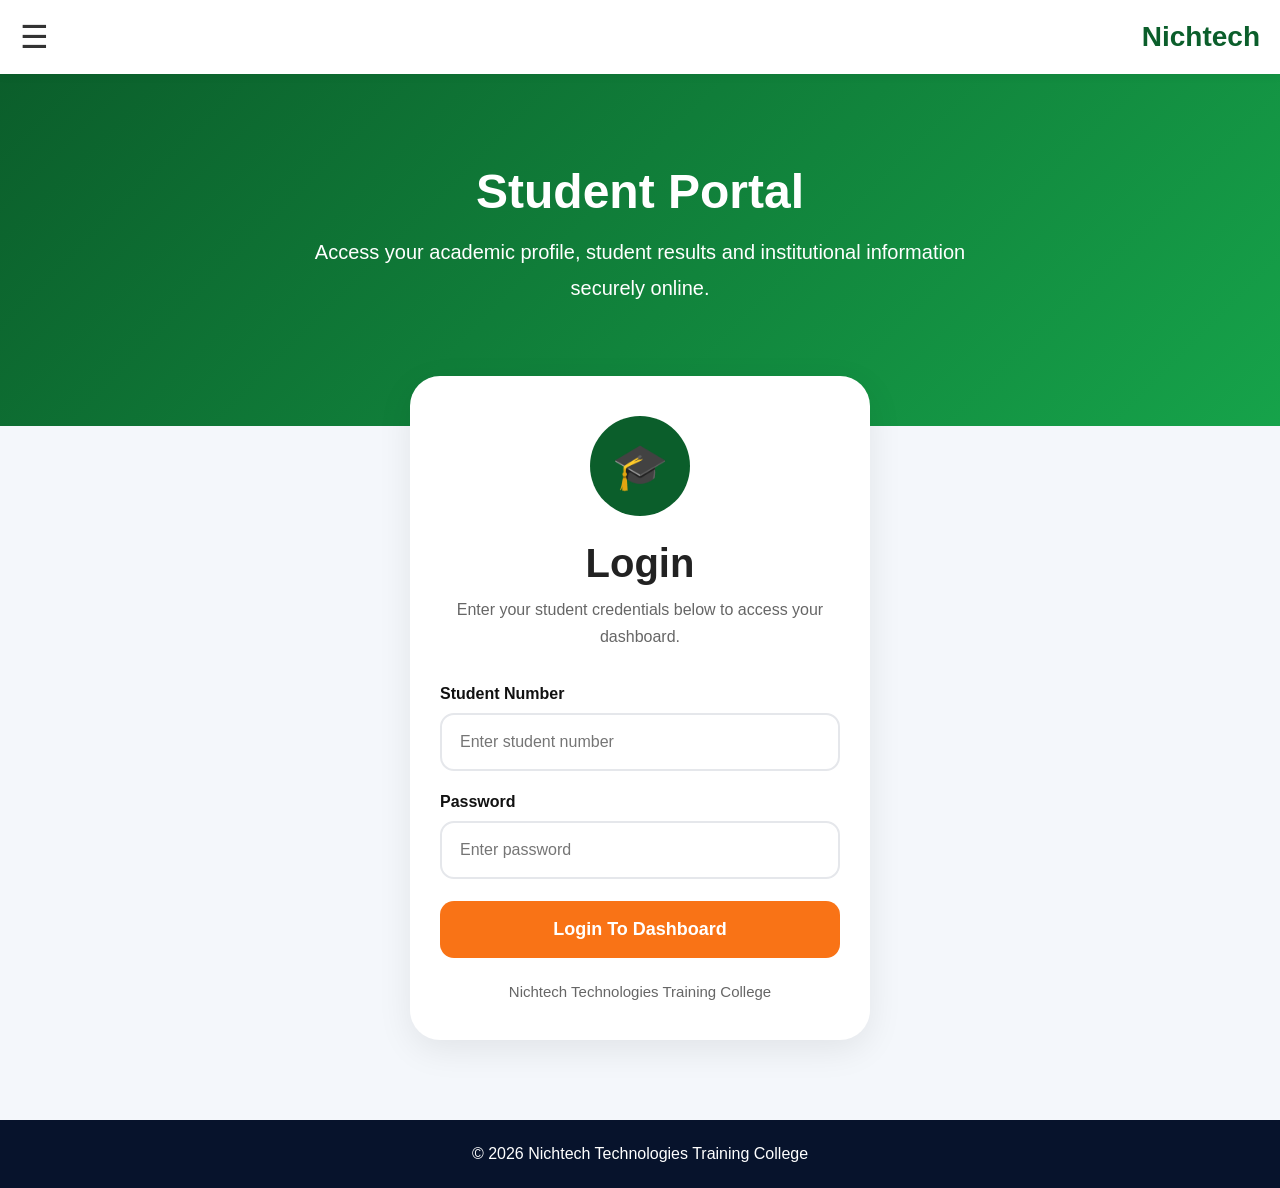
==== portal.html @ a133ba1e "portal.html" ====
<!DOCTYPE html>
<html lang="en">

<head>

<meta charset="UTF-8">
<meta name="viewport" content="width=device-width, initial-scale=1.0">

<title>Student Portal - Nichtech</title>

<link rel="stylesheet" href="css/style.css">

<style>

body{
  background:#f4f7fb;
  margin:0;
  font-family:Arial,sans-serif;
}

/* TOPBAR */

.topbar{
  background:white;
  padding:18px 20px;
  display:flex;
  justify-content:space-between;
  align-items:center;
  box-shadow:0 2px 10px rgba(0,0,0,0.05);
}

.topbar h2{
  color:#0b5e2b;
  margin:0;
  font-size:28px;
}

.menu-icon{
  font-size:32px;
  cursor:pointer;
}

/* MENU */

.menu{
  display:none;
  background:white;
  box-shadow:0 3px 10px rgba(0,0,0,0.08);
}

.menu a{
  display:block;
  padding:16px 20px;
  text-decoration:none;
  color:#222;
  border-bottom:1px solid #eee;
}

.menu a:hover{
  background:#f4f4f4;
}

.show{
  display:block;
}

/* HERO */

.portal-hero{
  background:linear-gradient(135deg,#0b5e2b,#16a34a);
  padding:90px 20px 120px;
  text-align:center;
  color:white;
}

.portal-hero h1{
  font-size:48px;
  margin-bottom:15px;
}

.portal-hero p{
  font-size:20px;
  line-height:1.8;
  max-width:700px;
  margin:auto;
}

/* LOGIN CARD */

.portal-wrapper{
  max-width:500px;
  margin:-70px auto 60px;
  padding:20px;
}

.portal-card{
  background:white;
  border-radius:30px;
  padding:40px 30px;
  box-shadow:0 10px 35px rgba(0,0,0,0.08);
}

.portal-icon{
  width:100px;
  height:100px;
  background:#0b5e2b;
  color:white;
  border-radius:50%;
  display:flex;
  justify-content:center;
  align-items:center;
  margin:auto auto 25px;
  font-size:45px;
}

.portal-card h2{
  text-align:center;
  font-size:40px;
  margin-bottom:10px;
}

.portal-subtitle{
  text-align:center;
  color:#666;
  line-height:1.7;
  margin-bottom:35px;
}

.input-group{
  margin-bottom:22px;
}

.input-group label{
  display:block;
  margin-bottom:10px;
  font-weight:bold;
  color:#111;
}

.input-group input{
  width:100%;
  padding:18px;
  border:2px solid #e5e7eb;
  border-radius:14px;
  font-size:16px;
  outline:none;
  box-sizing:border-box;
}

.input-group input:focus{
  border-color:#16a34a;
}

.login-btn{
  width:100%;
  padding:18px;
  border:none;
  border-radius:14px;
  background:#f97316;
  color:white;
  font-size:18px;
  font-weight:bold;
  cursor:pointer;
  transition:0.3s;
}

.login-btn:hover{
  background:#ea580c;
}

.portal-footer{
  text-align:center;
  margin-top:25px;
  color:#666;
  font-size:15px;
}

footer{
  background:#07132c;
  color:white;
  text-align:center;
  padding:25px;
  margin-top:40px;
}

/* MOBILE */

@media(max-width:768px){

  .portal-hero h1{
    font-size:38px;
  }

  .portal-card{
    padding:35px 22px;
  }

}

</style>

</head>

<body>

<!-- TOPBAR -->

<div class="topbar">

  <span class="menu-icon" onclick="toggleMenu()">☰</span>

  <h2>Nichtech</h2>

</div>

<!-- MENU -->

<div id="menu" class="menu">

  <a href="index.html">Home</a>

  <a href="about.html">About</a>

  <a href="courses.html">Courses</a>

  <a href="apply.html">Apply</a>

  <a href="gallery.html">Gallery</a>

  <a href="contact.html">Contact</a>

  <a href="portal.html">Student Portal</a>

</div>

<!-- HERO -->

<section class="portal-hero">

  <h1>Student Portal</h1>

  <p>

    Access your academic profile,
    student results and institutional information securely online.

  </p>

</section>

<!-- LOGIN CARD -->

<div class="portal-wrapper">

  <div class="portal-card">

    <div class="portal-icon">
      🎓
    </div>

    <h2>Login</h2>

    <p class="portal-subtitle">

      Enter your student credentials below
      to access your dashboard.

    </p>

    <form id="loginForm">

      <div class="input-group">

        <label>Student Number</label>

        <input
          type="text"
          id="studentId"
          placeholder="Enter student number"
          required>

      </div>

      <div class="input-group">

        <label>Password</label>

        <input
          type="password"
          id="password"
          placeholder="Enter password"
          required>

      </div>

      <button type="submit" class="login-btn">

        Login To Dashboard

      </button>

    </form>

    <div class="portal-footer">

      Nichtech Technologies Training College

    </div>

  </div>

</div>

<!-- FOOTER -->

<footer>

  © 2026 Nichtech Technologies Training College

</footer>

<!-- SCRIPT -->

<script>

function toggleMenu(){

  document.getElementById("menu")
  .classList.toggle("show");

}

/* LOGIN */

document
.getElementById("loginForm")
.addEventListener("submit", function(e){

  e.preventDefault();

  const studentNo =
    document.getElementById("studentId").value.trim();

  const password =
    document.getElementById("password").value.trim();

  if(studentNo === "" || password === ""){

    alert("Please enter student number and password");

    return;

  }

  const url =
  "https://script.google.com/macros/s/AKfycbygnG9wDI95JiZ1mK9XzENjm1_ptTQcuvQ6PUd9jUrG6QWID-cFqP-TEJ-yQel87YPxxg/exec"
  + "?studentNo=" + encodeURIComponent(studentNo)
  + "&password=" + encodeURIComponent(password);

  fetch(url)

  .then(response => response.json())

  .then(data => {

    if(data.status === "success"){

      localStorage.setItem(
        "studentData",
        JSON.stringify(data)
      );

      window.location.href =
        "dashboard.html";

    } else {

      alert("Invalid student number or password");

    }

  })

  .catch(error => {

    console.log(error);

    alert("Connection error");

  });

});

</script>

</body>
</html>
---- css/style.css ----
/* ===== GOOGLE FONT ===== */
@import url('https://fonts.googleapis.com/css2?family=Poppins:wght@300;400;500;600;700;800&display=swap');

/* ===== RESET ===== */
*{
  margin:0;
  padding:0;
  box-sizing:border-box;
}

html{
  scroll-behavior:smooth;
}

body{
  font-family:'Poppins', sans-serif;
  background:#f8fafc;
  color:#222;
}

/* ===== TOPBAR ===== */
.topbar{
  position:sticky;
  top:0;
  z-index:1000;

  display:flex;
  justify-content:space-between;
  align-items:center;

  padding:18px 24px;

  background:white;

  box-shadow:0 2px 20px rgba(0,0,0,0.05);
}

.topbar h2{
  color:#16a34a;
  font-size:24px;
  font-weight:700;
}

.menu-icon{
  font-size:28px;
  cursor:pointer;
  color:#333;
}

/* ===== MOBILE MENU ===== */
.menu{
  display:none;
  flex-direction:column;
  background:white;
  box-shadow:0 10px 25px rgba(0,0,0,0.08);
}

.menu.show{
  display:flex;
}

.menu a{
  text-decoration:none;
  color:#333;

  padding:16px 22px;

  border-bottom:1px solid #eee;

  font-weight:500;

  transition:0.3s;
}

.menu a:hover{
  background:#f3f4f6;
  color:#16a34a;
}

/* ===== HERO ===== */
.hero{
  position:relative;

  min-height:90vh;

  display:flex;
  justify-content:center;
  align-items:center;

  text-align:center;

  padding:40px 20px;

  background:
  linear-gradient(rgba(0,0,0,0.65),
  rgba(0,0,0,0.65)),
  url('../images/bg.jpg');

  background-size:cover;
  background-position:center;
}

.hero-content{
  max-width:750px;
  color:white;
}

.logo{
  width:120px;
  margin-bottom:25px;
}

.hero h1{
  font-size:42px;
  line-height:1.2;
  margin-bottom:20px;
  font-weight:800;
}

.hero p{
  font-size:18px;
  line-height:1.8;
  color:#e5e7eb;
  margin-bottom:35px;
}

.hero-buttons{
  display:flex;
  justify-content:center;
  gap:15px;
  flex-wrap:wrap;
}

/* ===== BUTTONS ===== */
.primary-btn,
.secondary-btn{
  display:inline-block;

  padding:15px 28px;

  border-radius:14px;

  text-decoration:none;

  font-weight:600;

  transition:0.3s;
}

.primary-btn{
  background:#f97316;
  color:white;

  box-shadow:0 10px 20px rgba(249,115,22,0.3);
}

.primary-btn:hover{
  background:#ea580c;
  transform:translateY(-2px);
}

.secondary-btn{
  background:white;
  color:#16a34a;
}

.secondary-btn:hover{
  background:#f3f4f6;
  transform:translateY(-2px);
}

/* ===== STATS ===== */
.stats{
  display:grid;
  grid-template-columns:repeat(2,1fr);

  gap:18px;

  padding:0 20px;

  margin-top:-70px;

  position:relative;
  z-index:10;
}

.stat-card{
  background:white;

  padding:30px 20px;

  border-radius:22px;

  text-align:center;

  box-shadow:0 15px 30px rgba(0,0,0,0.08);

  transition:0.3s;
}

.stat-card:hover{
  transform:translateY(-5px);
}

.stat-card h2{
  font-size:38px;
  color:#f97316;
  margin-bottom:10px;
}

.stat-card p{
  color:#666;
  font-weight:500;
}

/* ===== ABOUT ===== */
.about-home{
  text-align:center;

  padding:90px 25px 70px;
}

.section-tag{
  display:inline-block;

  background:#dcfce7;
  color:#16a34a;

  padding:10px 18px;

  border-radius:30px;

  font-size:14px;
  font-weight:600;

  margin-bottom:20px;
}

.about-home h2{
  font-size:38px;
  margin-bottom:20px;
}

.about-home p{
  max-width:750px;

  margin:auto;

  line-height:1.9;

  color:#555;

  font-size:17px;
}

/* ===== COURSES ===== */
.courses-preview{
  display:grid;

  gap:25px;

  padding:20px;
}

.course-preview-card{
  background:white;

  padding:35px 28px;

  border-radius:22px;

  box-shadow:0 10px 25px rgba(0,0,0,0.06);

  transition:0.3s;

  border-top:5px solid #16a34a;
}

.course-preview-card:hover{
  transform:translateY(-5px);
}

.course-icon{
  width:70px;
  height:70px;

  background:#16a34a;

  color:white;

  display:flex;
  align-items:center;
  justify-content:center;

  border-radius:18px;

  font-size:32px;

  margin-bottom:20px;
}

.course-preview-card h3{
  margin-bottom:15px;

  font-size:24px;

  color:#111827;
}

.course-preview-card p{
  color:#666;
  line-height:1.8;
}

/* ===== CTA ===== */
.cta-section{
  margin:70px 20px;

  background:
  linear-gradient(135deg,#16a34a,#f97316);

  color:white;

  padding:60px 30px;

  border-radius:30px;

  text-align:center;
}

.cta-section h2{
  font-size:38px;
  margin-bottom:20px;
}

.cta-section p{
  max-width:700px;

  margin:auto auto 30px;

  line-height:1.8;

  color:#f3f4f6;
}

/* ===== FACEBOOK ===== */
.facebook-section{
  background:white;

  padding:80px 20px;

  text-align:center;
}

.facebook-section h2{
  font-size:36px;
  margin-bottom:15px;
}

.facebook-section p{
  color:#666;
  margin-bottom:30px;
}

.facebook-btn{
  display:inline-block;

  background:#1877f2;

  color:white;

  text-decoration:none;

  padding:16px 30px;

  border-radius:14px;

  font-weight:600;

  transition:0.3s;
}

.facebook-btn:hover{
  background:#0f5fd3;
}

/* ===== FOOTER ===== */
footer{
  background:#111827;

  color:#d1d5db;

  padding:50px 20px;

  text-align:center;
}

.footer-content{
  max-width:700px;
  margin:auto;
}

.footer-content h3{
  margin-bottom:15px;
  font-size:28px;
  color:white;
}

.footer-content p{
  line-height:1.8;
}

.footer-links{
  margin:30px 0;

  display:flex;
  justify-content:center;
  gap:20px;
  flex-wrap:wrap;
}

.footer-links a{
  text-decoration:none;
  color:#d1d5db;
  transition:0.3s;
}

.footer-links a:hover{
  color:#f97316;
}

.copyright{
  margin-top:25px;
  color:#9ca3af;
}

/* ===== WHATSAPP ===== */
.whatsapp-btn{
  position:fixed;

  bottom:20px;
  right:20px;

  width:65px;
  height:65px;

  background:#25D366;
  color:white;

  display:flex;
  justify-content:center;
  align-items:center;

  border-radius:50%;

  font-size:28px;

  text-decoration:none;

  box-shadow:0 10px 25px rgba(0,0,0,0.25);

  z-index:999;
}

/* ===== DESKTOP ===== */
@media(min-width:768px){

  .hero h1{
    font-size:64px;
  }

  .stats{
    max-width:1200px;
    margin-left:auto;
    margin-right:auto;

    grid-template-columns:repeat(4,1fr);
  }

  .courses-preview{
    max-width:1200px;
    margin:auto;

    grid-template-columns:repeat(3,1fr);
  }
}
/* ===== INNER PAGES FIX ===== */

.card,
.contact-card,
.login-card,
.dashboard-card{

  max-width:900px;

  margin:40px auto;

  background:white;

  padding:35px 25px;

  border-radius:22px;

  box-shadow:0 10px 25px rgba(0,0,0,0.06);

}

/* HEADINGS */
.card h1,
.card h2,
.contact-card h1,
.login-card h1{
  font-size:42px;
  margin-bottom:15px;
  line-height:1.2;
}

/* TEXT */
.card p,
.contact-card p,
.login-card p{
  color:#555;
  line-height:1.8;
}

/* COURSE BOX */
.course-box{
  background:#f9fafb;

  padding:25px;

  margin-top:20px;

  border-radius:18px;

  border-left:5px solid #16a34a;

  box-shadow:0 5px 15px rgba(0,0,0,0.04);
}

.course-box h3{
  font-size:28px;
  margin-bottom:10px;
}

.duration{
  color:#f97316;
  font-weight:700;
  margin-top:10px;
  display:block;
}

/* CONTACT ITEMS */
.contact-item{

  background:#f9fafb;

  padding:20px;

  border-radius:18px;

  margin-bottom:18px;

  border-left:5px solid #f97316;
}

.contact-item p{
  font-weight:700;
  margin-bottom:8px;
}

/* INPUTS */
.login-card input{

  width:100%;

  padding:16px;

  border-radius:14px;

  border:1px solid #ddd;

  margin-bottom:18px;

  font-size:16px;

  font-family:'Poppins',sans-serif;
}

/* LOGIN BUTTON */
.login-card .primary-btn{
  width:100%;
  text-align:center;
  border:none;
}

/* FOOTER SMALLER */
footer{
  padding:35px 20px;
}

/* MOBILE FIX */
@media(max-width:768px){

  .card h1,
  .card h2,
  .contact-card h1,
  .login-card h1{
    font-size:28px;
  }

  .course-box h3{
    font-size:22px;
  }

  .hero h1{
    font-size:38px;
  }

}
/* ===== GALLERY FIX ===== */

.gallery{
  display:grid;

  grid-template-columns:repeat(2,1fr);

  gap:15px;

  padding:25px;
}

.gallery img{

  width:100%;

  height:160px;

  object-fit:cover;

  border-radius:18px;

  box-shadow:0 8px 20px rgba(0,0,0,0.08);

  transition:0.3s;
}

.gallery img:hover{
  transform:scale(1.03);
}

/* ===== GALLERY PAGE CARD ===== */

.gallery-page{

  max-width:1100px;

  margin:40px auto;

  background:white;

  padding:30px 20px;

  border-radius:25px;

  box-shadow:0 10px 25px rgba(0,0,0,0.06);

}

/* ===== CONTACT PAGE FIX ===== */

.contact-card{

  max-width:900px;

  margin:40px auto;

  background:white;

  padding:35px 25px;

  border-radius:25px;

  box-shadow:0 10px 25px rgba(0,0,0,0.06);
}

.contact-card h1,
.contact-card h2{
  margin-bottom:15px;
}

.contact-card p{
  line-height:1.8;
}

/* CONTACT BOXES */
.contact-item{

  background:#f9fafb;

  padding:20px;

  border-radius:18px;

  margin-top:18px;

  border-left:5px solid #f97316;
}

.contact-item a{

  text-decoration:none;

  color:#16a34a;

  font-weight:600;
}

/* MOBILE */
@media(min-width:768px){

  .gallery{
    grid-template-columns:repeat(3,1fr);
  }

  .gallery img{
    height:220px;
  }

}
/* ===== CONTACT PAGE PROFESSIONAL FIX ===== */

.contact-card{

  max-width:900px;

  margin:50px auto;

  background:white;

  padding:40px 28px;

  border-radius:28px;

  box-shadow:0 10px 30px rgba(0,0,0,0.06);
}

/* TITLE */
.contact-card h1{

  font-size:42px;

  margin-bottom:15px;

  color:#111827;

  line-height:1.2;
}

/* SUBTITLE */
.contact-card .subtitle{

  color:#6b7280;

  font-size:18px;

  line-height:1.7;

  margin-bottom:30px;
}

/* CONTACT ITEMS */
.contact-item{

  background:#f9fafb;

  padding:22px;

  border-radius:20px;

  margin-bottom:18px;

  border-left:5px solid #f97316;

  transition:0.3s;
}

.contact-item:hover{
  transform:translateY(-3px);
}

/* LABEL */
.contact-item p{

  font-size:22px;

  font-weight:700;

  margin-bottom:12px;

  color:#111827;
}

/* TEXT */
.contact-item span{

  display:block;

  color:#4b5563;

  line-height:1.8;

  font-size:17px;
}

/* LINKS */
.contact-item a{

  display:block;

  margin-top:8px;

  text-decoration:none;

  color:#16a34a;

  font-size:18px;

  font-weight:600;
}

/* HOVER */
.contact-item a:hover{
  color:#f97316;
}

/* MOBILE */
@media(max-width:768px){

  .contact-card{
    padding:30px 22px;
  }

  .contact-card h1{
    font-size:32px;
  }

  .contact-item p{
    font-size:20px;
  }

  }
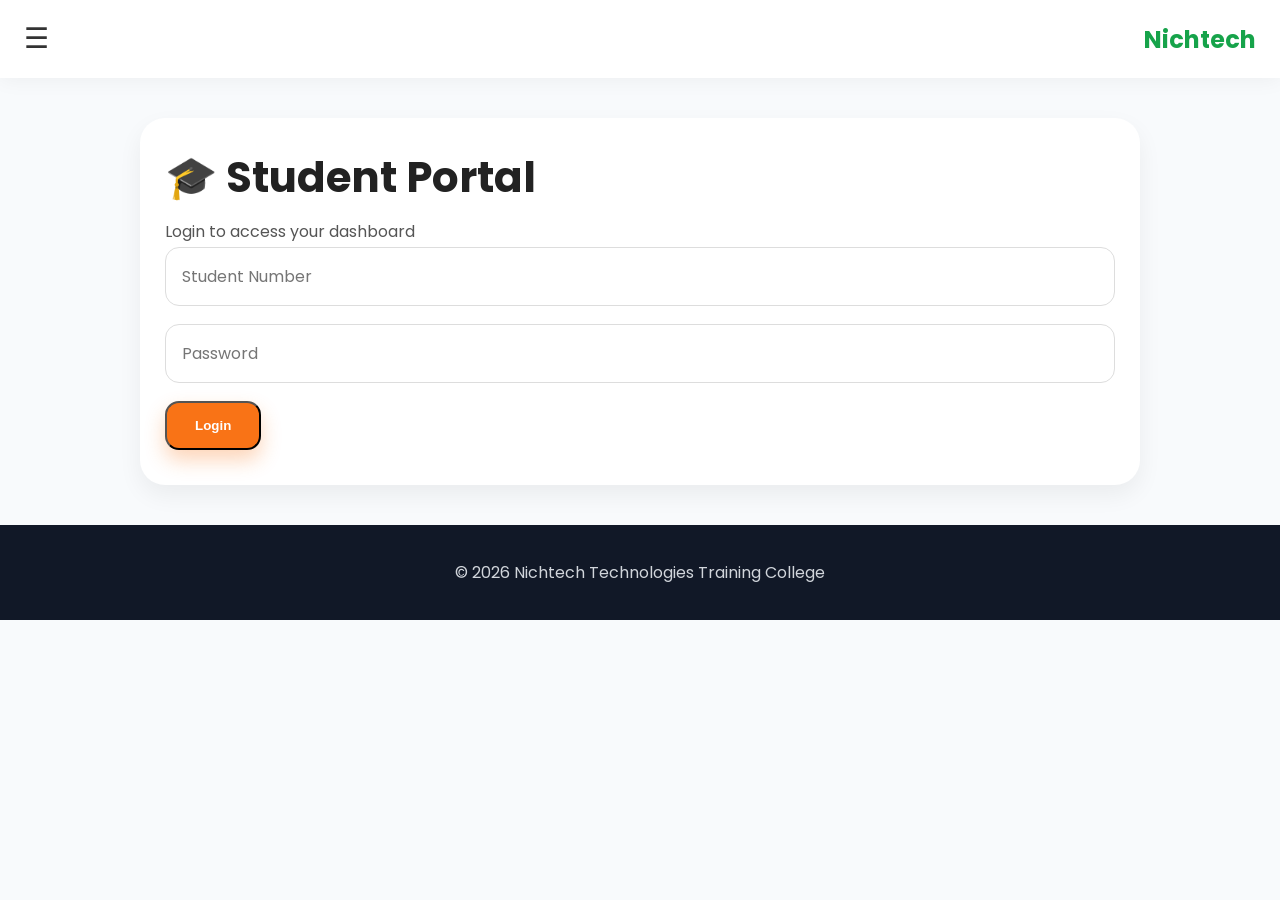
==== commit 82a23f78: "portal.html" ====
--- a/portal.html
+++ b/portal.html
@@ -1,397 +1,243 @@
 <!DOCTYPE html>
-<html lang="en">
-
+<html>
 <head>
-
-<meta charset="UTF-8">
-<meta name="viewport" content="width=device-width, initial-scale=1.0">
-
-<title>Student Portal - Nichtech</title>
-
-<link rel="stylesheet" href="css/style.css">
-
-<style>
-
-body{
-  background:#f4f7fb;
-  margin:0;
-  font-family:Arial,sans-serif;
-}
-
-/* TOPBAR */
-
-.topbar{
-  background:white;
-  padding:18px 20px;
-  display:flex;
-  justify-content:space-between;
-  align-items:center;
-  box-shadow:0 2px 10px rgba(0,0,0,0.05);
-}
-
-.topbar h2{
-  color:#0b5e2b;
-  margin:0;
-  font-size:28px;
-}
-
-.menu-icon{
-  font-size:32px;
-  cursor:pointer;
-}
-
-/* MENU */
-
-.menu{
-  display:none;
-  background:white;
-  box-shadow:0 3px 10px rgba(0,0,0,0.08);
-}
-
-.menu a{
-  display:block;
-  padding:16px 20px;
-  text-decoration:none;
-  color:#222;
-  border-bottom:1px solid #eee;
-}
-
-.menu a:hover{
-  background:#f4f4f4;
-}
-
-.show{
-  display:block;
-}
-
-/* HERO */
-
-.portal-hero{
-  background:linear-gradient(135deg,#0b5e2b,#16a34a);
-  padding:90px 20px 120px;
-  text-align:center;
-  color:white;
-}
-
-.portal-hero h1{
-  font-size:48px;
-  margin-bottom:15px;
-}
-
-.portal-hero p{
-  font-size:20px;
-  line-height:1.8;
-  max-width:700px;
-  margin:auto;
-}
-
-/* LOGIN CARD */
-
-.portal-wrapper{
-  max-width:500px;
-  margin:-70px auto 60px;
-  padding:20px;
-}
-
-.portal-card{
-  background:white;
-  border-radius:30px;
-  padding:40px 30px;
-  box-shadow:0 10px 35px rgba(0,0,0,0.08);
-}
-
-.portal-icon{
-  width:100px;
-  height:100px;
-  background:#0b5e2b;
-  color:white;
-  border-radius:50%;
-  display:flex;
-  justify-content:center;
-  align-items:center;
-  margin:auto auto 25px;
-  font-size:45px;
-}
-
-.portal-card h2{
-  text-align:center;
-  font-size:40px;
-  margin-bottom:10px;
-}
-
-.portal-subtitle{
-  text-align:center;
-  color:#666;
-  line-height:1.7;
-  margin-bottom:35px;
-}
-
-.input-group{
-  margin-bottom:22px;
-}
-
-.input-group label{
-  display:block;
-  margin-bottom:10px;
-  font-weight:bold;
-  color:#111;
-}
-
-.input-group input{
-  width:100%;
-  padding:18px;
-  border:2px solid #e5e7eb;
-  border-radius:14px;
-  font-size:16px;
-  outline:none;
-  box-sizing:border-box;
-}
-
-.input-group input:focus{
-  border-color:#16a34a;
-}
-
-.login-btn{
-  width:100%;
-  padding:18px;
-  border:none;
-  border-radius:14px;
-  background:#f97316;
-  color:white;
-  font-size:18px;
-  font-weight:bold;
-  cursor:pointer;
-  transition:0.3s;
-}
-
-.login-btn:hover{
-  background:#ea580c;
-}
-
-.portal-footer{
-  text-align:center;
-  margin-top:25px;
-  color:#666;
-  font-size:15px;
-}
-
-footer{
-  background:#07132c;
-  color:white;
-  text-align:center;
-  padding:25px;
-  margin-top:40px;
-}
-
-/* MOBILE */
-
-@media(max-width:768px){
-
-  .portal-hero h1{
-    font-size:38px;
-  }
-
-  .portal-card{
-    padding:35px 22px;
-  }
-
-}
-
-</style>
-
+  <title>Student Portal - Login</title>
+  <link rel="stylesheet" href="css/style.css">
 </head>
 
 <body>
 
-<!-- TOPBAR -->
-
-<div class="topbar">
-
-  <span class="menu-icon" onclick="toggleMenu()">☰</span>
-
+<!-- TOP BAR -->
+<header class="topbar">
+  <div class="menu-icon" onclick="toggleMenu()">☰</div>
   <h2>Nichtech</h2>
-
-</div>
+</header>
+
 
 <!-- MENU -->
-
-<div id="menu" class="menu">
+<nav id="menu" class="menu">
 
   <a href="index.html">Home</a>
-
   <a href="about.html">About</a>
-
   <a href="courses.html">Courses</a>
-
   <a href="apply.html">Apply</a>
-
   <a href="gallery.html">Gallery</a>
-
   <a href="contact.html">Contact</a>
-
   <a href="portal.html">Student Portal</a>
 
-</div>
-
-<!-- HERO -->
-
-<section class="portal-hero">
-
-  <h1>Student Portal</h1>
-
-  <p>
-
-    Access your academic profile,
-    student results and institutional information securely online.
-
+</nav>
+
+
+
+<!-- LOGIN CARD -->
+
+<section class="card login-card">
+
+  <h2>🎓 Student Portal</h2>
+
+  <p class="subtitle">
+    Login to access your dashboard
   </p>
 
+
+  <input 
+  type="text" 
+  id="studentNo" 
+  placeholder="Student Number">
+
+
+  <input 
+  type="password" 
+  id="password" 
+  placeholder="Password">
+
+
+  <button 
+  onclick="loginStudent()" 
+  class="primary-btn">
+
+  Login
+
+  </button>
+
+
+  <p id="message" class="error"></p>
+
+
 </section>
 
-<!-- LOGIN CARD -->
-
-<div class="portal-wrapper">
-
-  <div class="portal-card">
-
-    <div class="portal-icon">
-      🎓
-    </div>
-
-    <h2>Login</h2>
-
-    <p class="portal-subtitle">
-
-      Enter your student credentials below
-      to access your dashboard.
-
-    </p>
-
-    <form id="loginForm">
-
-      <div class="input-group">
-
-        <label>Student Number</label>
-
-        <input
-          type="text"
-          id="studentId"
-          placeholder="Enter student number"
-          required>
-
-      </div>
-
-      <div class="input-group">
-
-        <label>Password</label>
-
-        <input
-          type="password"
-          id="password"
-          placeholder="Enter password"
-          required>
-
-      </div>
-
-      <button type="submit" class="login-btn">
-
-        Login To Dashboard
-
-      </button>
-
-    </form>
-
-    <div class="portal-footer">
-
-      Nichtech Technologies Training College
-
-    </div>
-
-  </div>
-
-</div>
+
 
 <!-- FOOTER -->
 
 <footer>
 
-  © 2026 Nichtech Technologies Training College
+<p>
+© 2026 Nichtech Technologies Training College
+</p>
 
 </footer>
 
-<!-- SCRIPT -->
+
+
+
+<!-- MENU SCRIPT -->
 
 <script>
 
-function toggleMenu(){
-
-  document.getElementById("menu")
-  .classList.toggle("show");
-
-}
-
-/* LOGIN */
-
-document
-.getElementById("loginForm")
-.addEventListener("submit", function(e){
-
-  e.preventDefault();
-
-  const studentNo =
-    document.getElementById("studentId").value.trim();
-
-  const password =
-    document.getElementById("password").value.trim();
-
-  if(studentNo === "" || password === ""){
-
-    alert("Please enter student number and password");
-
-    return;
-
-  }
-
-  const url =
-  "https://script.google.com/macros/s/AKfycbygnG9wDI95JiZ1mK9XzENjm1_ptTQcuvQ6PUd9jUrG6QWID-cFqP-TEJ-yQel87YPxxg/exec"
-  + "?studentNo=" + encodeURIComponent(studentNo)
-  + "&password=" + encodeURIComponent(password);
-
-  fetch(url)
-
-  .then(response => response.json())
-
-  .then(data => {
-
-    if(data.status === "success"){
-
-      localStorage.setItem(
-        "studentData",
-        JSON.stringify(data)
-      );
-
-      window.location.href =
-        "dashboard.html";
-
-    } else {
-
-      alert("Invalid student number or password");
-
-    }
-
-  })
-
-  .catch(error => {
-
-    console.log(error);
-
-    alert("Connection error");
+function toggleMenu() {
+
+  var menu = document.getElementById("menu");
+
+  menu.classList.toggle("show");
+
+}
+
+
+
+var links = document.querySelectorAll("#menu a");
+
+
+links.forEach(function(link){
+
+  link.addEventListener("click",function(){
+
+    document.getElementById("menu")
+    .classList.remove("show");
 
   });
 
 });
 
+
 </script>
+
+
+
+
+<!-- LOGIN SCRIPT -->
+
+<script>
+
+
+function loginStudent(){
+
+
+const studentNo =
+document.getElementById("studentNo").value.trim();
+
+
+const password =
+document.getElementById("password").value.trim();
+
+
+
+const message =
+document.getElementById("message");
+
+
+message.innerText="";
+
+
+
+if(!studentNo || !password){
+
+
+message.innerText =
+"Please enter all fields";
+
+
+return;
+
+
+}
+
+
+
+
+// UPDATED GOOGLE APPS SCRIPT URL
+
+const url =
+"https://script.google.com/macros/s/AKfycbzvOuZXwfxgpVi5QE8g13VPDkIAwU19J749ZydyIntYgVp0vpKc0dkyioc8jpA1mJQVEw/exec?studentNo="
++ encodeURIComponent(studentNo)
++ "&password="
++ encodeURIComponent(password);
+
+
+
+message.style.color="white";
+
+message.innerText="Logging in...";
+
+
+
+
+fetch(url)
+
+
+.then(res => res.json())
+
+
+.then(data => {
+
+
+
+if(data.status === "success"){
+
+
+
+localStorage.setItem(
+"studentData",
+JSON.stringify(data)
+);
+
+
+
+window.location.href =
+"dashboard.html";
+
+
+
+}
+
+else{
+
+
+message.style.color="red";
+
+message.innerText =
+"Invalid Student Number or Password";
+
+
+}
+
+
+
+})
+
+
+.catch(error => {
+
+
+console.log(error);
+
+
+message.style.color="red";
+
+
+message.innerText =
+"Network error. Check connection.";
+
+
+});
+
+
+
+}
+
+
+</script>
+
 
 </body>
 </html>
--- a/css/style.css
+++ b/css/style.css
@@ -51,7 +51,18 @@
 .menu{
   display:none;
   flex-direction:column;
+
   background:white;
+
+  position:absolute;
+
+  top:70px;
+  left:0;
+
+  width:100%;
+
+  z-index:9999;
+
   box-shadow:0 10px 25px rgba(0,0,0,0.08);
 }
 
@@ -81,7 +92,7 @@
 .hero{
   position:relative;
 
-  min-height:90vh;
+  min-height:100vh;
 
   display:flex;
   justify-content:center;
@@ -89,12 +100,14 @@
 
   text-align:center;
 
-  padding:40px 20px;
+  padding:120px 20px 80px;
+
+  overflow:hidden;
 
   background:
-  linear-gradient(rgba(0,0,0,0.65),
-  rgba(0,0,0,0.65)),
-  url('../images/bg.jpg');
+  linear-gradient(rgba(0,0,0,0.70),
+  rgba(0,0,0,0.70)),
+  url('../Image/image1.jpg');
 
   background-size:cover;
   background-position:center;
@@ -105,16 +118,26 @@
   color:white;
 }
 
+/* ===== LOGO FIX ===== */
 .logo{
-  width:120px;
-  margin-bottom:25px;
+  width:220px;
+  max-width:90%;
+  height:auto;
+
+  margin-bottom:30px;
+
+  display:block;
+  margin-left:auto;
+  margin-right:auto;
 }
 
 .hero h1{
-  font-size:42px;
-  line-height:1.2;
+  font-size:34px;
+  line-height:1.3;
   margin-bottom:20px;
   font-weight:800;
+
+  word-break:break-word;
 }
 
 .hero p{
@@ -343,95 +366,15 @@
   color:#f3f4f6;
 }
 
-/* ===== FACEBOOK ===== */
-.facebook-section{
-  background:white;
-
-  padding:80px 20px;
-
-  text-align:center;
-}
-
-.facebook-section h2{
-  font-size:36px;
-  margin-bottom:15px;
-}
-
-.facebook-section p{
-  color:#666;
-  margin-bottom:30px;
-}
-
-.facebook-btn{
-  display:inline-block;
-
-  background:#1877f2;
-
-  color:white;
-
-  text-decoration:none;
-
-  padding:16px 30px;
-
-  border-radius:14px;
-
-  font-weight:600;
-
-  transition:0.3s;
-}
-
-.facebook-btn:hover{
-  background:#0f5fd3;
-}
-
 /* ===== FOOTER ===== */
 footer{
   background:#111827;
 
   color:#d1d5db;
 
-  padding:50px 20px;
+  padding:35px 20px;
 
   text-align:center;
-}
-
-.footer-content{
-  max-width:700px;
-  margin:auto;
-}
-
-.footer-content h3{
-  margin-bottom:15px;
-  font-size:28px;
-  color:white;
-}
-
-.footer-content p{
-  line-height:1.8;
-}
-
-.footer-links{
-  margin:30px 0;
-
-  display:flex;
-  justify-content:center;
-  gap:20px;
-  flex-wrap:wrap;
-}
-
-.footer-links a{
-  text-decoration:none;
-  color:#d1d5db;
-  transition:0.3s;
-}
-
-.footer-links a:hover{
-  color:#f97316;
-}
-
-.copyright{
-  margin-top:25px;
-  color:#9ca3af;
 }
 
 /* ===== WHATSAPP ===== */
@@ -462,36 +405,14 @@
   z-index:999;
 }
 
-/* ===== DESKTOP ===== */
-@media(min-width:768px){
-
-  .hero h1{
-    font-size:64px;
-  }
-
-  .stats{
-    max-width:1200px;
-    margin-left:auto;
-    margin-right:auto;
-
-    grid-template-columns:repeat(4,1fr);
-  }
-
-  .courses-preview{
-    max-width:1200px;
-    margin:auto;
-
-    grid-template-columns:repeat(3,1fr);
-  }
-}
-/* ===== INNER PAGES FIX ===== */
-
+/* ===== INNER PAGES ===== */
 .card,
 .contact-card,
 .login-card,
-.dashboard-card{
-
-  max-width:900px;
+.dashboard-card,
+.gallery-page{
+
+  max-width:1000px;
 
   margin:40px auto;
 
@@ -499,13 +420,11 @@
 
   padding:35px 25px;
 
-  border-radius:22px;
+  border-radius:25px;
 
   box-shadow:0 10px 25px rgba(0,0,0,0.06);
-
-}
-
-/* HEADINGS */
+}
+
 .card h1,
 .card h2,
 .contact-card h1,
@@ -515,7 +434,6 @@
   line-height:1.2;
 }
 
-/* TEXT */
 .card p,
 .contact-card p,
 .login-card p{
@@ -523,7 +441,7 @@
   line-height:1.8;
 }
 
-/* COURSE BOX */
+/* ===== COURSE BOX ===== */
 .course-box{
   background:#f9fafb;
 
@@ -550,26 +468,94 @@
   display:block;
 }
 
-/* CONTACT ITEMS */
+/* ===== GALLERY ===== */
+.gallery{
+  display:grid;
+
+  grid-template-columns:repeat(2,1fr);
+
+  gap:15px;
+
+  padding:25px;
+}
+
+.gallery img{
+
+  width:100%;
+
+  height:160px;
+
+  object-fit:cover;
+
+  border-radius:18px;
+
+  box-shadow:0 8px 20px rgba(0,0,0,0.08);
+
+  transition:0.3s;
+}
+
+.gallery img:hover{
+  transform:scale(1.03);
+}
+
+/* ===== CONTACT ===== */
 .contact-item{
 
   background:#f9fafb;
 
-  padding:20px;
-
-  border-radius:18px;
+  padding:22px;
+
+  border-radius:20px;
 
   margin-bottom:18px;
 
   border-left:5px solid #f97316;
+
+  transition:0.3s;
+}
+
+.contact-item:hover{
+  transform:translateY(-3px);
 }
 
 .contact-item p{
+
+  font-size:22px;
+
   font-weight:700;
-  margin-bottom:8px;
-}
-
-/* INPUTS */
+
+  margin-bottom:12px;
+
+  color:#111827;
+}
+
+.contact-item span{
+
+  display:block;
+
+  color:#4b5563;
+
+  line-height:1.8;
+
+  font-size:17px;
+}
+
+.contact-item a{
+
+  display:block;
+
+  margin-top:8px;
+
+  text-decoration:none;
+
+  color:#16a34a;
+
+  font-size:18px;
+
+  font-weight:600;
+}
+
+/* ===== INPUTS ===== */
 .login-card input{
 
   width:100%;
@@ -587,20 +573,17 @@
   font-family:'Poppins',sans-serif;
 }
 
-/* LOGIN BUTTON */
-.login-card .primary-btn{
-  width:100%;
-  text-align:center;
-  border:none;
-}
-
-/* FOOTER SMALLER */
-footer{
-  padding:35px 20px;
-}
-
-/* MOBILE FIX */
+/* ===== MOBILE ===== */
 @media(max-width:768px){
+
+  .hero h1{
+    font-size:26px;
+    line-height:1.4;
+  }
+
+  .hero p{
+    font-size:16px;
+  }
 
   .card h1,
   .card h2,
@@ -613,111 +596,37 @@
     font-size:22px;
   }
 
+  .gallery{
+    grid-template-columns:1fr;
+  }
+
+  .gallery img{
+    height:220px;
+  }
+
+}
+
+/* ===== DESKTOP ===== */
+@media(min-width:768px){
+
   .hero h1{
-    font-size:38px;
-  }
-
-}
-/* ===== GALLERY FIX ===== */
-
-.gallery{
-  display:grid;
-
-  grid-template-columns:repeat(2,1fr);
-
-  gap:15px;
-
-  padding:25px;
-}
-
-.gallery img{
-
-  width:100%;
-
-  height:160px;
-
-  object-fit:cover;
-
-  border-radius:18px;
-
-  box-shadow:0 8px 20px rgba(0,0,0,0.08);
-
-  transition:0.3s;
-}
-
-.gallery img:hover{
-  transform:scale(1.03);
-}
-
-/* ===== GALLERY PAGE CARD ===== */
-
-.gallery-page{
-
-  max-width:1100px;
-
-  margin:40px auto;
-
-  background:white;
-
-  padding:30px 20px;
-
-  border-radius:25px;
-
-  box-shadow:0 10px 25px rgba(0,0,0,0.06);
-
-}
-
-/* ===== CONTACT PAGE FIX ===== */
-
-.contact-card{
-
-  max-width:900px;
-
-  margin:40px auto;
-
-  background:white;
-
-  padding:35px 25px;
-
-  border-radius:25px;
-
-  box-shadow:0 10px 25px rgba(0,0,0,0.06);
-}
-
-.contact-card h1,
-.contact-card h2{
-  margin-bottom:15px;
-}
-
-.contact-card p{
-  line-height:1.8;
-}
-
-/* CONTACT BOXES */
-.contact-item{
-
-  background:#f9fafb;
-
-  padding:20px;
-
-  border-radius:18px;
-
-  margin-top:18px;
-
-  border-left:5px solid #f97316;
-}
-
-.contact-item a{
-
-  text-decoration:none;
-
-  color:#16a34a;
-
-  font-weight:600;
-}
-
-/* MOBILE */
-@media(min-width:768px){
+    font-size:60px;
+  }
+
+  .stats{
+    max-width:1200px;
+    margin-left:auto;
+    margin-right:auto;
+
+    grid-template-columns:repeat(4,1fr);
+  }
+
+  .courses-preview{
+    max-width:1200px;
+    margin:auto;
+
+    grid-template-columns:repeat(3,1fr);
+  }
 
   .gallery{
     grid-template-columns:repeat(3,1fr);
@@ -728,125 +637,110 @@
   }
 
 }
-/* ===== CONTACT PAGE PROFESSIONAL FIX ===== */
-
-.contact-card{
-
-  max-width:900px;
-
-  margin:50px auto;
+/* ===== FACEBOOK SECTION ===== */
+
+.facebook-section{
+  padding:70px 20px;
+}
+
+.facebook-card{
+
+  max-width:700px;
+
+  margin:auto;
 
   background:white;
 
-  padding:40px 28px;
+  padding:50px 30px;
 
   border-radius:28px;
 
-  box-shadow:0 10px 30px rgba(0,0,0,0.06);
-}
-
-/* TITLE */
-.contact-card h1{
-
-  font-size:42px;
-
-  margin-bottom:15px;
+  text-align:center;
+
+  box-shadow:0 10px 30px rgba(0,0,0,0.08);
+
+  border-top:6px solid #1877f2;
+}
+
+.facebook-icon{
+
+  width:85px;
+  height:85px;
+
+  margin:auto auto 25px;
+
+  background:#1877f2;
+
+  color:white;
+
+  display:flex;
+  justify-content:center;
+  align-items:center;
+
+  border-radius:50%;
+
+  font-size:48px;
+  font-weight:bold;
+}
+
+.facebook-card h2{
+
+  font-size:36px;
+
+  margin-bottom:18px;
 
   color:#111827;
-
-  line-height:1.2;
-}
-
-/* SUBTITLE */
-.contact-card .subtitle{
+}
+
+.facebook-card p{
+
+  font-size:18px;
+
+  line-height:1.8;
 
   color:#6b7280;
 
+  margin-bottom:30px;
+}
+
+.facebook-btn{
+
+  display:inline-block;
+
+  background:#1877f2;
+
+  color:white;
+
+  padding:16px 35px;
+
+  border-radius:14px;
+
+  text-decoration:none;
+
   font-size:18px;
 
-  line-height:1.7;
-
-  margin-bottom:30px;
-}
-
-/* CONTACT ITEMS */
-.contact-item{
-
-  background:#f9fafb;
-
-  padding:22px;
-
-  border-radius:20px;
-
-  margin-bottom:18px;
-
-  border-left:5px solid #f97316;
+  font-weight:600;
 
   transition:0.3s;
 }
 
-.contact-item:hover{
-  transform:translateY(-3px);
-}
-
-/* LABEL */
-.contact-item p{
-
-  font-size:22px;
-
-  font-weight:700;
-
-  margin-bottom:12px;
-
-  color:#111827;
-}
-
-/* TEXT */
-.contact-item span{
-
-  display:block;
-
-  color:#4b5563;
-
-  line-height:1.8;
-
-  font-size:17px;
-}
-
-/* LINKS */
-.contact-item a{
-
-  display:block;
-
-  margin-top:8px;
-
-  text-decoration:none;
-
-  color:#16a34a;
-
-  font-size:18px;
-
-  font-weight:600;
-}
-
-/* HOVER */
-.contact-item a:hover{
-  color:#f97316;
+.facebook-btn:hover{
+
+  transform:translateY(-4px);
+
+  background:#0f5fd3;
 }
 
 /* MOBILE */
+
 @media(max-width:768px){
 
-  .contact-card{
-    padding:30px 22px;
-  }
-
-  .contact-card h1{
-    font-size:32px;
-  }
-
-  .contact-item p{
-    font-size:20px;
-  }
-
-  }
+  .facebook-card h2{
+    font-size:28px;
+  }
+
+  .facebook-card{
+    padding:40px 22px;
+  }
+
+}
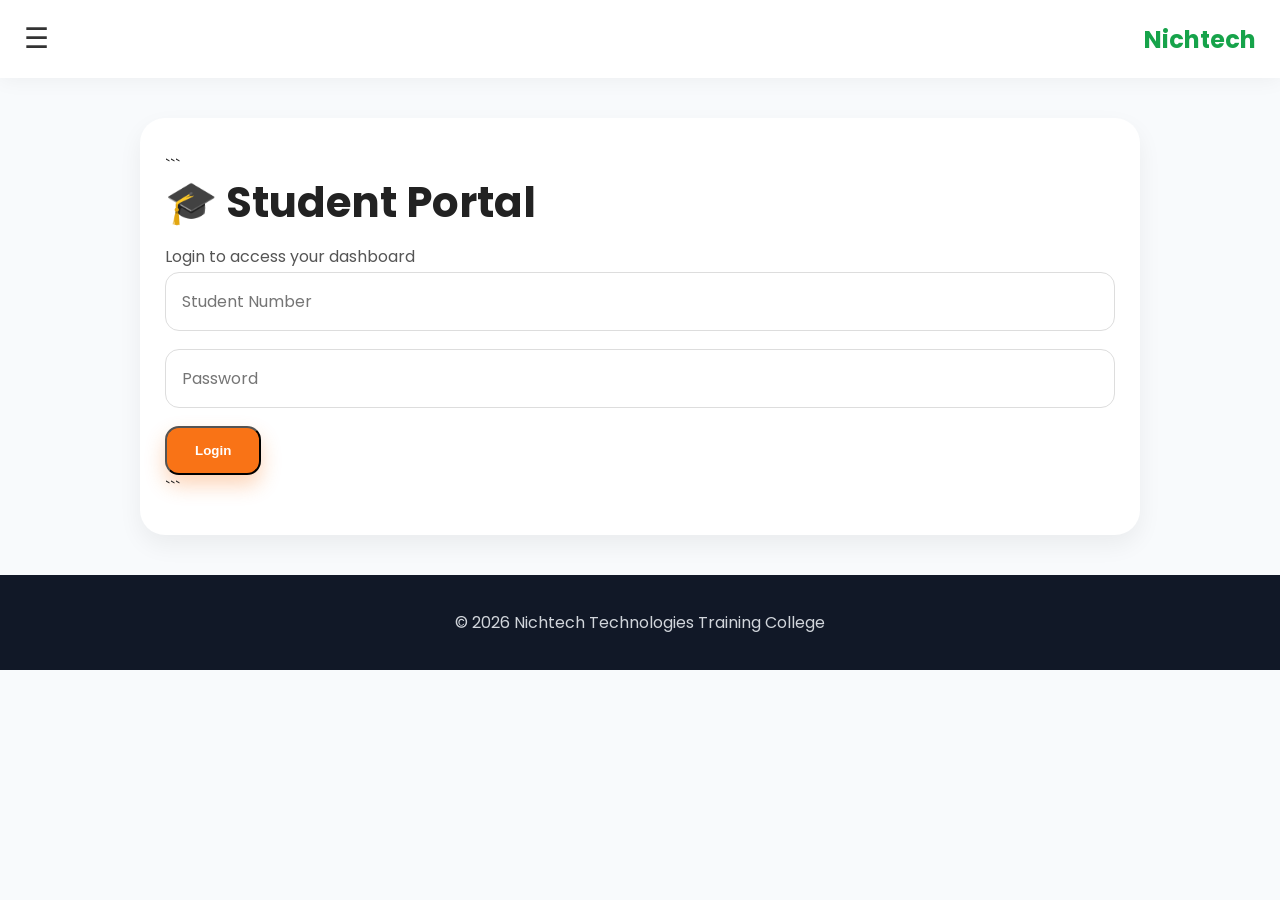
==== commit 83c8f0d5: "Update portal.html" ====
--- a/portal.html
+++ b/portal.html
@@ -1,243 +1,143 @@
 <!DOCTYPE html>
-<html>
+
+<html lang="en">
 <head>
+  <meta charset="UTF-8">
+  <meta name="viewport" content="width=device-width, initial-scale=1">
   <title>Student Portal - Login</title>
   <link rel="stylesheet" href="css/style.css">
 </head>
 
 <body>
 
-<!-- TOP BAR -->
-<header class="topbar">
-  <div class="menu-icon" onclick="toggleMenu()">☰</div>
-  <h2>Nichtech</h2>
-</header>
+  <!-- TOP BAR -->
 
+  <header class="topbar">
+    <div class="menu-icon" onclick="toggleMenu()">☰</div>
+    <h2>Nichtech</h2>
+  </header>
 
-<!-- MENU -->
-<nav id="menu" class="menu">
+  <!-- MENU -->
 
-  <a href="index.html">Home</a>
-  <a href="about.html">About</a>
-  <a href="courses.html">Courses</a>
-  <a href="apply.html">Apply</a>
-  <a href="gallery.html">Gallery</a>
-  <a href="contact.html">Contact</a>
-  <a href="portal.html">Student Portal</a>
+  <nav id="menu" class="menu">
+    <a href="index.html">Home</a>
+    <a href="about.html">About</a>
+    <a href="courses.html">Courses</a>
+    <a href="apply.html">Apply</a>
+    <a href="gallery.html">Gallery</a>
+    <a href="contact.html">Contact</a>
+    <a href="portal.html">Student Portal</a>
+  </nav>
 
-</nav>
+  <!-- LOGIN CARD -->
 
+  <section class="card login-card">
 
+```
+<h2>🎓 Student Portal</h2>
 
-<!-- LOGIN CARD -->
+<p class="subtitle">Login to access your dashboard</p>
 
-<section class="card login-card">
+<form id="loginForm">
+  <input
+    type="text"
+    id="studentNo"
+    placeholder="Student Number"
+    autocomplete="username"
+    required
+  >
 
-  <h2>🎓 Student Portal</h2>
+  <input
+    type="password"
+    id="password"
+    placeholder="Password"
+    autocomplete="current-password"
+    required
+  >
 
-  <p class="subtitle">
-    Login to access your dashboard
-  </p>
+  <button type="submit" id="loginButton" class="primary-btn">
+    Login
+  </button>
+</form>
 
+<p id="message" class="error" role="status" aria-live="polite"></p>
+```
 
-  <input 
-  type="text" 
-  id="studentNo" 
-  placeholder="Student Number">
+  </section>
 
+  <!-- FOOTER -->
 
-  <input 
-  type="password" 
-  id="password" 
-  placeholder="Password">
+  <footer>
+    <p>© 2026 Nichtech Technologies Training College</p>
+  </footer>
 
+  <script>
+    // GOOGLE APPS SCRIPT WEB APP URL
+    const SCRIPT_URL =
+      "https://script.google.com/macros/s/AKfycbxjaw0XrBX3wyjw_a9HMNtsYthJes--1Os6uh1YFSPfw-FgCblFd7oBT-WiRCHPnblYzA/exec";
 
-  <button 
-  onclick="loginStudent()" 
-  class="primary-btn">
+    // MENU
+    function toggleMenu() {
+      document.getElementById("menu").classList.toggle("show");
+    }
 
-  Login
+    document.querySelectorAll("#menu a").forEach(function(link) {
+      link.addEventListener("click", function() {
+        document.getElementById("menu").classList.remove("show");
+      });
+    });
 
-  </button>
+    // STUDENT LOGIN
+    document.getElementById("loginForm").addEventListener("submit", async function(event) {
+      event.preventDefault();
 
+      const studentNo = document.getElementById("studentNo").value.trim();
+      const password = document.getElementById("password").value;
+      const message = document.getElementById("message");
+      const loginButton = document.getElementById("loginButton");
 
-  <p id="message" class="error"></p>
+      if (!studentNo || !password) {
+        message.style.color = "red";
+        message.textContent = "Please enter your student number and password.";
+        return;
+      }
 
+      message.style.color = "#0b5e2b";
+      message.textContent = "Logging in...";
+      loginButton.disabled = true;
+      loginButton.textContent = "Please wait...";
 
-</section>
+      try {
+        const url = SCRIPT_URL +
+          "?studentNo=" + encodeURIComponent(studentNo) +
+          "&password=" + encodeURIComponent(password);
 
+        const response = await fetch(url);
+        if (!response.ok) {
+          throw new Error("The server returned an error.");
+        }
 
+        const data = await response.json();
 
-<!-- FOOTER -->
+        if (data.status === "success") {
+          localStorage.setItem("studentData", JSON.stringify(data));
+          window.location.href = "dashboard.html";
+        } else {
+          message.style.color = "red";
+          message.textContent = data.message || "Invalid Student Number or Password.";
+        }
 
-<footer>
-
-<p>
-© 2026 Nichtech Technologies Training College
-</p>
-
-</footer>
-
-
-
-
-<!-- MENU SCRIPT -->
-
-<script>
-
-function toggleMenu() {
-
-  var menu = document.getElementById("menu");
-
-  menu.classList.toggle("show");
-
-}
-
-
-
-var links = document.querySelectorAll("#menu a");
-
-
-links.forEach(function(link){
-
-  link.addEventListener("click",function(){
-
-    document.getElementById("menu")
-    .classList.remove("show");
-
-  });
-
-});
-
-
-</script>
-
-
-
-
-<!-- LOGIN SCRIPT -->
-
-<script>
-
-
-function loginStudent(){
-
-
-const studentNo =
-document.getElementById("studentNo").value.trim();
-
-
-const password =
-document.getElementById("password").value.trim();
-
-
-
-const message =
-document.getElementById("message");
-
-
-message.innerText="";
-
-
-
-if(!studentNo || !password){
-
-
-message.innerText =
-"Please enter all fields";
-
-
-return;
-
-
-}
-
-
-
-
-// UPDATED GOOGLE APPS SCRIPT URL
-
-const url =
-"https://script.google.com/macros/s/AKfycbzvOuZXwfxgpVi5QE8g13VPDkIAwU19J749ZydyIntYgVp0vpKc0dkyioc8jpA1mJQVEw/exec?studentNo="
-+ encodeURIComponent(studentNo)
-+ "&password="
-+ encodeURIComponent(password);
-
-
-
-message.style.color="white";
-
-message.innerText="Logging in...";
-
-
-
-
-fetch(url)
-
-
-.then(res => res.json())
-
-
-.then(data => {
-
-
-
-if(data.status === "success"){
-
-
-
-localStorage.setItem(
-"studentData",
-JSON.stringify(data)
-);
-
-
-
-window.location.href =
-"dashboard.html";
-
-
-
-}
-
-else{
-
-
-message.style.color="red";
-
-message.innerText =
-"Invalid Student Number or Password";
-
-
-}
-
-
-
-})
-
-
-.catch(error => {
-
-
-console.log(error);
-
-
-message.style.color="red";
-
-
-message.innerText =
-"Network error. Check connection.";
-
-
-});
-
-
-
-}
-
-
-</script>
-
+      } catch (error) {
+        console.error("Student login error:", error);
+        message.style.color = "red";
+        message.textContent =
+          "Unable to connect to the student portal. Please check your connection and try again.";
+      } finally {
+        loginButton.disabled = false;
+        loginButton.textContent = "Login";
+      }
+    });
+  </script>
 
 </body>
 </html>
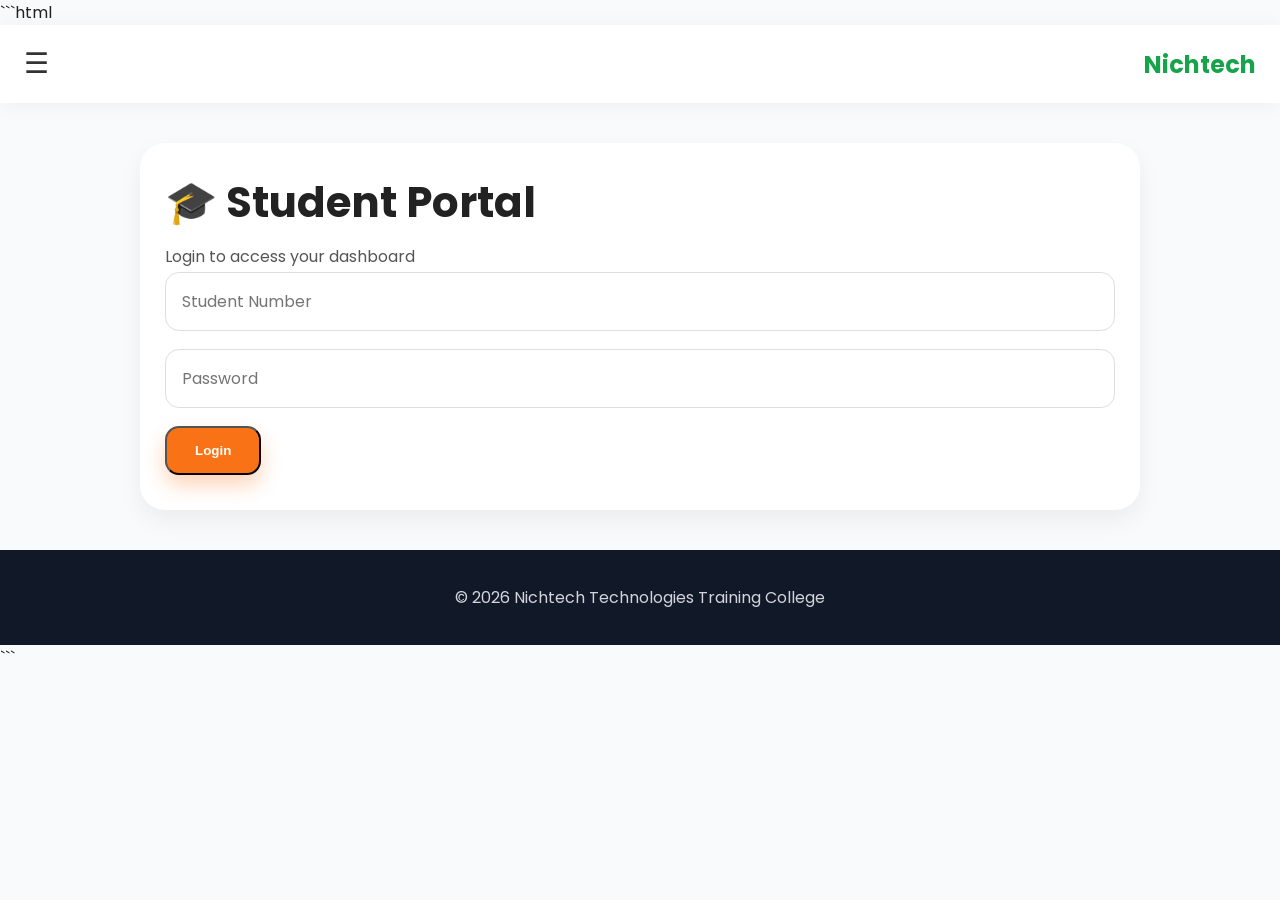
==== commit 6aff8267: "portal.html" ====
--- a/portal.html
+++ b/portal.html
@@ -1,5 +1,5 @@
+```html
 <!DOCTYPE html>
-
 <html lang="en">
 <head>
   <meta charset="UTF-8">
@@ -11,14 +11,12 @@
 <body>
 
   <!-- TOP BAR -->
-
   <header class="topbar">
     <div class="menu-icon" onclick="toggleMenu()">☰</div>
     <h2>Nichtech</h2>
   </header>
 
   <!-- MENU -->
-
   <nav id="menu" class="menu">
     <a href="index.html">Home</a>
     <a href="about.html">About</a>
@@ -30,51 +28,46 @@
   </nav>
 
   <!-- LOGIN CARD -->
-
   <section class="card login-card">
 
-```
-<h2>🎓 Student Portal</h2>
+    <h2>🎓 Student Portal</h2>
 
-<p class="subtitle">Login to access your dashboard</p>
+    <p class="subtitle">Login to access your dashboard</p>
 
-<form id="loginForm">
-  <input
-    type="text"
-    id="studentNo"
-    placeholder="Student Number"
-    autocomplete="username"
-    required
-  >
+    <form id="loginForm">
+      <input
+        type="text"
+        id="studentNo"
+        placeholder="Student Number"
+        autocomplete="username"
+        required
+      >
 
-  <input
-    type="password"
-    id="password"
-    placeholder="Password"
-    autocomplete="current-password"
-    required
-  >
+      <input
+        type="password"
+        id="password"
+        placeholder="Password"
+        autocomplete="current-password"
+        required
+      >
 
-  <button type="submit" id="loginButton" class="primary-btn">
-    Login
-  </button>
-</form>
+      <button type="submit" id="loginButton" class="primary-btn">
+        Login
+      </button>
+    </form>
 
-<p id="message" class="error" role="status" aria-live="polite"></p>
-```
+    <p id="message" class="error" role="status" aria-live="polite"></p>
 
   </section>
 
   <!-- FOOTER -->
-
   <footer>
     <p>© 2026 Nichtech Technologies Training College</p>
   </footer>
 
   <script>
     // GOOGLE APPS SCRIPT WEB APP URL
-    const SCRIPT_URL =
-      "https://script.google.com/macros/s/AKfycbxjaw0XrBX3wyjw_a9HMNtsYthJes--1Os6uh1YFSPfw-FgCblFd7oBT-WiRCHPnblYzA/exec";
+    const SCRIPT_URL = "https://script.google.com/macros/s/AKfycbxqnBMg28QL5TswtZT4WiaqLJ_rRA-fpnju8Jpo8TD2VyRRXSk8SP55kVI-BE51j8HshQ/exec";
 
     // MENU
     function toggleMenu() {
@@ -87,8 +80,8 @@
       });
     });
 
-    // STUDENT LOGIN
-    document.getElementById("loginForm").addEventListener("submit", async function(event) {
+    // STUDENT LOGIN USING JSONP
+    document.getElementById("loginForm").addEventListener("submit", function(event) {
       event.preventDefault();
 
       const studentNo = document.getElementById("studentNo").value.trim();
@@ -107,37 +100,77 @@
       loginButton.disabled = true;
       loginButton.textContent = "Please wait...";
 
-      try {
-        const url = SCRIPT_URL +
-          "?studentNo=" + encodeURIComponent(studentNo) +
-          "&password=" + encodeURIComponent(password);
+      // Create a unique callback for this login request.
+      const callbackName =
+        "nichtechLoginCallback_" + Date.now() + "_" +
+        Math.floor(Math.random() * 100000);
 
-        const response = await fetch(url);
-        if (!response.ok) {
-          throw new Error("The server returned an error.");
-        }
+      const script = document.createElement("script");
 
-        const data = await response.json();
+      const timeout = window.setTimeout(function() {
+        cleanup();
 
-        if (data.status === "success") {
-          localStorage.setItem("studentData", JSON.stringify(data));
-          window.location.href = "dashboard.html";
-        } else {
-          message.style.color = "red";
-          message.textContent = data.message || "Invalid Student Number or Password.";
-        }
-
-      } catch (error) {
-        console.error("Student login error:", error);
         message.style.color = "red";
         message.textContent =
-          "Unable to connect to the student portal. Please check your connection and try again.";
-      } finally {
+          "The request timed out. Please try again.";
+
+        resetButton();
+      }, 20000);
+
+      function cleanup() {
+        window.clearTimeout(timeout);
+        script.remove();
+
+        try {
+          delete window[callbackName];
+        } catch (error) {
+          window[callbackName] = undefined;
+        }
+      }
+
+      function resetButton() {
         loginButton.disabled = false;
         loginButton.textContent = "Login";
       }
+
+      window[callbackName] = function(data) {
+        cleanup();
+
+        if (data && data.success === true && data.status === "success") {
+          localStorage.setItem("studentData", JSON.stringify(data));
+          window.location.href = "dashboard.html";
+          return;
+        }
+
+        message.style.color = "red";
+        message.textContent =
+          data && data.message
+            ? data.message
+            : "Invalid student number or password.";
+
+        resetButton();
+      };
+
+      script.onerror = function() {
+        cleanup();
+
+        message.style.color = "red";
+        message.textContent =
+          "Unable to connect to the student portal. Please try again.";
+
+        resetButton();
+      };
+
+      const url = SCRIPT_URL +
+        "?studentNo=" + encodeURIComponent(studentNo) +
+        "&password=" + encodeURIComponent(password) +
+        "&callback=" + encodeURIComponent(callbackName);
+
+      script.src = url;
+      document.body.appendChild(script);
     });
   </script>
 
 </body>
 </html>
+```
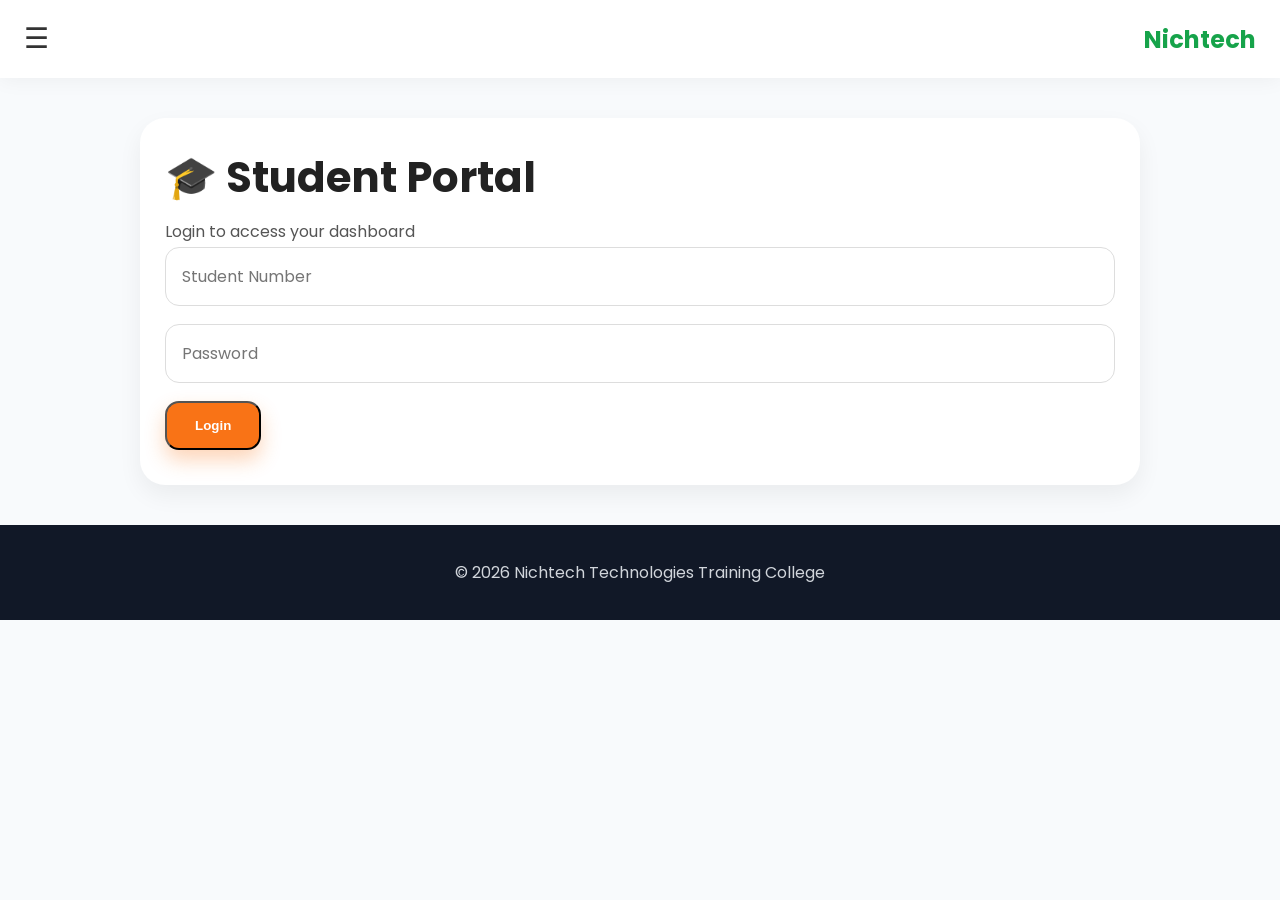
==== commit b0eec74a: "portal.html" ====
--- a/portal.html
+++ b/portal.html
@@ -1,4 +1,3 @@
-```html
 <!DOCTYPE html>
 <html lang="en">
 <head>
@@ -173,4 +172,3 @@
 
 </body>
 </html>
-```
